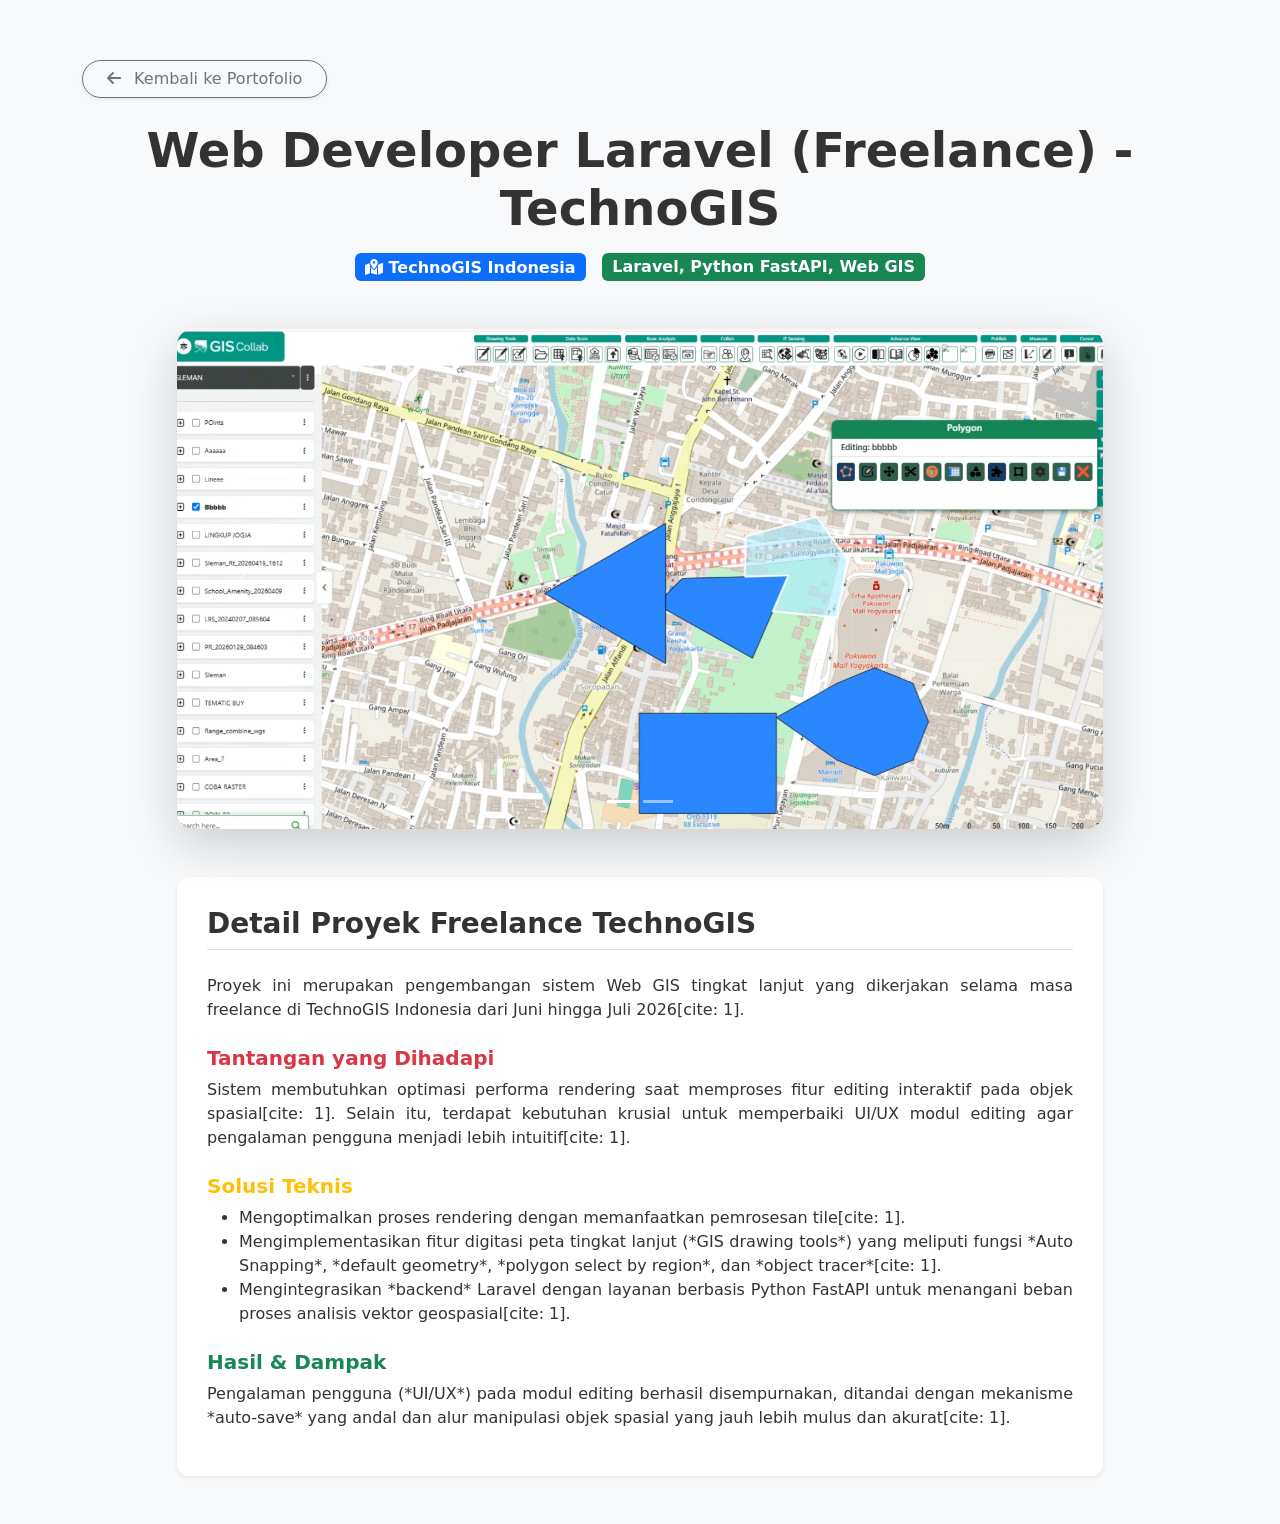
==== detail.project/freelance_itsensing.html @ d479b3bd "PUSH BANYAK PERBAIKAN" ====
<!DOCTYPE html>
<html lang="id">
<head>
    <meta charset="UTF-8">
    <meta name="viewport" content="width=device-width, initial-scale=1.0">
    <link href="https://cdn.jsdelivr.net/npm/bootstrap@5.3.3/dist/css/bootstrap.min.css" rel="stylesheet">
    <link rel="stylesheet" href="https://cdnjs.cloudflare.com/ajax/libs/font-awesome/6.5.2/css/all.min.css">
    <link rel="stylesheet" href="../style.css"> 
    <title>Detail Proyek - Web Developer TechnoGIS</title>
    <link rel="icon" type="image/png" href="../img/fotoku.png">
    <style>
        .carousel-img { height: 500px; object-fit: cover; cursor: zoom-in; border-radius: 12px; }
        .content-box { background-color: var(--card-bg); color: var(--text-color); border-radius: 12px; padding: 30px; }
        @media (max-width: 768px) { .carousel-img { height: 250px; } .content-box { padding: 20px; } }
    </style>
</head>
<body class="bg-custom-light">

    <div class="container mt-1 mb-4">
        <a href="../index.html#projects" class="btn btn-outline-secondary shadow-sm rounded-pill px-4">
            <i class="fa-solid fa-arrow-left me-2"></i> Kembali ke Portofolio
        </a>
    </div>

    <div class="container text-center mb-5">
        <h1 class="fw-bold display-5 mb-3">Web Developer Laravel (Freelance) - TechnoGIS</h1>
        <div class="d-flex justify-content-center gap-3 flex-wrap">
            <span class="badge bg-primary fs-6"><i class="fa-solid fa-map-location-dot"></i> TechnoGIS Indonesia</span>
            <span class="badge bg-success fs-6">Laravel, Python FastAPI, Web GIS</span>
        </div>
    </div>

    <div class="container mb-5">
        <div class="row justify-content-center">
            <div class="col-lg-10">
                <div id="projectCarousel" class="carousel slide shadow-lg rounded-4 overflow-hidden" data-bs-ride="carousel">
                    <div class="carousel-indicators">
                        <button type="button" data-bs-target="#projectCarousel" data-bs-slide-to="0" class="active"></button>
                        <button type="button" data-bs-target="#projectCarousel" data-bs-slide-to="1"></button>
                    </div>
                    <div class="carousel-inner">
                        <!-- Gambar menyusul, siapkan placeholder -->
                        <div class="carousel-item active">
                            <img src="../img/giscolab.png" class="d-block w-100 carousel-img zoomable" alt="Tampilan Sistem TechnoGIS 1">
                        </div>
                        <!-- <div class="carousel-item">
                            <img src="../img/proyek_terbaru_2.png" class="d-block w-100 carousel-img zoomable" alt="Tampilan Sistem TechnoGIS 2">
                        </div> -->
                    </div>
                    <button class="carousel-control-prev" type="button" data-bs-target="#projectCarousel" data-bs-slide="prev">
                        <span class="carousel-control-prev-icon"></span>
                    </button>
                    <button class="carousel-control-next" type="button" data-bs-target="#projectCarousel" data-bs-slide="next">
                        <span class="carousel-control-next-icon"></span>
                    </button>
                </div>
            </div>
        </div>
    </div>

    <div class="container mb-5">
        <div class="row justify-content-center">
            <div class="col-lg-10">
                <div class="content-box shadow-sm custom-justify">
                    <h3 class="fw-bold border-bottom pb-2 mb-4">Detail Proyek Freelance TechnoGIS</h3>
                    <p>Proyek ini merupakan pengembangan sistem Web GIS tingkat lanjut yang dikerjakan selama masa freelance di TechnoGIS Indonesia dari Juni hingga Juli 2026[cite: 1].</p>
                    
                    <h5 class="fw-bold mt-4 text-danger">Tantangan yang Dihadapi</h5>
                    <p>Sistem membutuhkan optimasi performa rendering saat memproses fitur editing interaktif pada objek spasial[cite: 1]. Selain itu, terdapat kebutuhan krusial untuk memperbaiki UI/UX modul editing agar pengalaman pengguna menjadi lebih intuitif[cite: 1].</p>
                    
                    <h5 class="fw-bold mt-4 text-warning">Solusi Teknis</h5>
                    <ul>
                        <li>Mengoptimalkan proses rendering dengan memanfaatkan pemrosesan tile[cite: 1].</li>
                        <li>Mengimplementasikan fitur digitasi peta tingkat lanjut (*GIS drawing tools*) yang meliputi fungsi *Auto Snapping*, *default geometry*, *polygon select by region*, dan *object tracer*[cite: 1].</li>
                        <li>Mengintegrasikan *backend* Laravel dengan layanan berbasis Python FastAPI untuk menangani beban proses analisis vektor geospasial[cite: 1].</li>
                    </ul>
                    
                    <h5 class="fw-bold mt-4 text-success">Hasil & Dampak</h5>
                    <p>Pengalaman pengguna (*UI/UX*) pada modul editing berhasil disempurnakan, ditandai dengan mekanisme *auto-save* yang andal dan alur manipulasi objek spasial yang jauh lebih mulus dan akurat[cite: 1].</p>
                </div>
            </div>
        </div>
    </div>

    <!-- Modal Lightbox -->
    <div class="modal fade" id="imageModal" tabindex="-1" aria-hidden="true">
        <div class="modal-dialog modal-dialog-centered modal-xl">
            <div class="modal-content bg-transparent border-0">
                <div class="modal-header border-0 pb-0">
                    <button type="button" class="btn-close btn-close-white ms-auto" data-bs-dismiss="modal"></button>
                </div>
                <div class="modal-body text-center pt-0">
                    <img src="" id="modalImage" class="img-fluid rounded shadow-lg">
                </div>
            </div>
        </div>
    </div>

    <script src="https://cdn.jsdelivr.net/npm/bootstrap@5.3.3/dist/js/bootstrap.bundle.min.js"></script>
    <script>
        document.querySelectorAll('.zoomable').forEach(img => {
            img.addEventListener('click', function() {
                if (!window.imageModal) window.imageModal = new bootstrap.Modal(document.getElementById('imageModal'));
                document.getElementById('modalImage').src = this.src;
                window.imageModal.show();
            });
        });
    </script>
</body>
</html>
---- style.css ----
/* Custom CSS untuk Bootstrap Template */

body {
    /* Memberi jarak untuk fixed navbar */
    padding-top: 56px; 
}

#hero {
    background-color: #f8f9fa;
    padding: 2rem 0; /* Jarak atas-bawah dikurangi */
    text-align: center;
}

/* 2. Membuat Judul dan Subjudul Hero Lebih Rapi */
#hero h1 {
    font-size: 4rem; /* Sedikit mengecilkan judul utama */
}
#hero p.lead {
    font-size: 1.8rem; /* Menyesuaikan ukuran subjudul */
    margin-bottom: 2.5rem; /* Menambah jarak ke tombol */
}

.profile-picture {
    width: 180px;  /* Ukuran ideal untuk desktop */
    height: 180px; /* Ukuran ideal untuk desktop */
    border-radius: 50%;
    object-fit: cover;
    border: 6px solid white;
    box-shadow: 0 4px 10px rgba(0,0,0,0.1);
}

section {
    scroll-margin-top: 56px;
	padding: 6rem 0;
}

/* 4. Menyesuaikan Ukuran Judul Section */
h2.text-center.mb-5 {
    font-size: 3.2rem; /* Sedikit mengecilkan judul section */
    font-weight: 700;
}

/* 5. Merapikan Card pada Bagian Keterampilan */
#skills .card {
    border: none; /* Menghilangkan border agar lebih bersih */
}
#skills .card-title {
    font-size: 1.8rem; /* Menyamakan ukuran judul card */
}

/* 6. Merapikan Card pada Bagian Portofolio */
#projects .card {
    border: none;
}
#projects .card-title {
    font-size: 1.8rem;
}

/* --- MENYERAGAMKAN UKURAN & EFEK ZOOM GAMBAR PROYEK --- */
#projects .card-img-top {
    height: 350px; 
    width: 100%;
    object-fit: cover; 
    object-position: center; 
    cursor: zoom-in; /* Mengubah kursor menjadi kaca pembesar */
    transition: opacity 0.3s ease; /* Transisi halus saat di-hover */
}

#projects .card-img-top:hover {
    opacity: 0.8; /* Gambar sedikit meredup/transparan saat disorot mouse */
}

/* Memperbaiki ukuran foto di bagian 'Tentang Saya' */
#about .col-md-4 img.img-fluid {
    max-width: 230px; /* Atur lebar maksimal foto */
    width: 100%; /* Pastikan tetap responsif */
    margin: 0 auto; /* Posisikan di tengah kolom */
}
#about p.text-muted {
    text-align: justify;
}

/* 7. Penyesuaian untuk Tampilan Mobile agar Lebih Rapi */
@media (max-width: 768px) {
    .profile-picture {
        width: 140px;
        height: 140px;
    }
	#hero {
        padding: 5rem 0;
    }
    #hero h1 {
        font-size: 3.2rem;
    }
    section {
        padding: 6rem 0;
    }
	#about .img-fluid {
        max-width: 280px !important;
    }
}

/* Fitur Dropdown On-Hover untuk Desktop */
@media (min-width: 992px) {
    .dropdown:hover .dropdown-menu {
        display: block;
        margin-top: 0; /* Menghilangkan jarak aneh saat muncul */
    }
}

/* -- Style untuk Ikon Keterampilan -- */

.skill-icons {
    font-size: 4rem; /* Ukuran ikon */
    display: flex;
    gap: 2rem; /* Jarak antar ikon */
    justify-content: center; /* Posisi di tengah card */
    margin-bottom: 1rem;
}

/* Warna-warna brand ikon (opsional tapi disarankan) */
.skill-icons .fa-php { color: #777BB4; }
.skill-icons .fa-laravel { color: #FF2D20; }
.skill-icons .fa-vuejs { color: #4FC08D; }
.skill-icons .fa-figma { color: #F24E1E; }
.skill-icons .fa-file-word { color: #2B579A; }
.skill-icons .fa-file-excel { color: #217346; }
.skill-icons .fa-file-powerpoint { color: #D24726; }
.skill-icons .fa-google-drive { color: #4285F4; }
.skill-icons .fa-video { color: #000000; } /* Ikon untuk Capcut */
.skill-icons .fa-palette { color: #FF9A00; } /* Ikon untuk Illustrator */
.skill-icons .fa-pen-ruler { color: #31A8FF; } /* Ikon untuk Photoshop */

/* -- Style Khusus untuk Mencetak Halaman -- */
@media print {

    /* Sembunyikan elemen yang tidak perlu dicetak */
    .navbar, 
    #hero .btn, 
    #contact .no-print, 
    footer {
        display: none !important;
    }

    /* Atur ulang layout dasar untuk kertas */
    body {
        padding-top: 0 !important;
        font-size: 11pt; /* Ukuran font yang ideal untuk cetak */
    }

    /* Pastikan semua latar belakang putih dan teks hitam */
    section, .card, body {
        background-color: #ffffff !important;
        box-shadow: none !important;
        color: #000000 !important;
    }
    
    h1, h2, h3, h4, h5, p, b, li, a {
        color: #000000 !important;
    }
    
    /* Atur ulang padding section agar tidak terlalu boros tempat */
    section {
        padding: 2rem 0 !important;
        scroll-margin-top: 0;
    }

    /* Mengatur agar gambar tidak pecah dan proporsional */
    img {
        max-width: 100% !important;
        page-break-inside: avoid; /* Mencegah gambar terpotong di antara halaman */
    }
    
    /* Mengatur agar card tidak terpotong antar halaman */
    .card {
        border: 1px solid #ddd !important; /* Tambahkan border tipis agar card terlihat */
        page-break-inside: avoid;
    }
    
    /* Menampilkan URL dari link agar bisa diakses dari dokumen cetak */
    a[href^="http"]:after, a[href^="https"]:after {
        content: " (" attr(href) ")";
        font-size: 0.8rem;
        color: #555 !important;
    }
    
    a[href^="https://wa.me"]:after {
        content: ""; /* Jangan tampilkan link untuk WhatsApp */
    }
}

/* --- VARIABLES UNTUK DARK/LIGHT MODE --- */
:root {
    --bg-color: #ffffff;
    --text-color: #333333;
    --bg-light: #f8f9fa;
    --card-bg: #ffffff;
    --nav-bg: rgba(33, 37, 41, 1); /* Dark navbar awal */
}

body.dark-mode {
    --bg-color: #121212;
    --text-color: #e0e0e0;
    --bg-light: #1e1e1e;
    --card-bg: #2d2d2d;
    --nav-bg: rgba(18, 18, 18, 1);
}

body {
    padding-top: 56px; 
    background-color: var(--bg-color);
    color: var(--text-color);
    transition: background-color 0.3s ease, color 0.3s ease;
}

/* Teks Muted pada Dark Mode */
body.dark-mode .text-muted, body.dark-mode .text-secondary {
    color: #a0a0a0 !important;
}

/* Background Custom menyesuaikan Tema */
.bg-custom-light {
    background-color: var(--bg-light);
    transition: background-color 0.3s ease;
}

/* --- GLASSMORPHISM NAVBAR --- */
.navbar {
    transition: background-color 0.4s ease, backdrop-filter 0.4s ease, box-shadow 0.4s ease;
    background-color: var(--nav-bg) !important;
}

.navbar.scrolled {
    background-color: rgba(33, 37, 41, 0.75) !important;
    backdrop-filter: blur(10px); /* Efek Kaca Buram */
    -webkit-backdrop-filter: blur(10px);
    box-shadow: 0 4px 15px rgba(0,0,0,0.1);
}

body.dark-mode .navbar.scrolled {
    background-color: rgba(18, 18, 18, 0.8) !important;
}

#hero {
    background-color: var(--bg-light);
    padding: 2rem 0;
    text-align: center;
    transition: background-color 0.3s ease;
}

#hero h1 { font-size: 3.5rem; }
#hero p.lead { font-size: 1.5rem; margin-bottom: 2rem; }

/* Efek Mengetik */
.typing-container {
    min-height: 35px; /* Mencegah layout melompat */
}
.cursor {
    display: inline-block;
    width: 3px;
    background-color: var(--text-color);
    animation: blink 0.7s infinite;
}
@keyframes blink {
    0%, 100% { opacity: 1; }
    50% { opacity: 0; }
}

.profile-picture {
    width: 200px; 
    height: 200px;
    border-radius: 50%;
    object-fit: cover;
    border: 6px solid #0d6efd; /* Diubah agar lebih menonjol */
    box-shadow: 0 8px 20px rgba(0,0,0,0.15);
    transition: transform 0.4s ease;
}
.profile-picture:hover {
    transform: scale(1.05); /* Zoom in saat dihover */
}

section {
    scroll-margin-top: 70px;
    padding: 6rem 0;
}

/* --- EFEK HOVER PADA KARTU (MICRO-INTERACTION) --- */
.card {
    background-color: var(--card-bg);
    color: var(--text-color);
    border: none;
    border-radius: 12px;
    transition: transform 0.3s ease, box-shadow 0.3s ease, background-color 0.3s ease;
    overflow: hidden;
}
.hover-card:hover {
    transform: translateY(-10px);
    box-shadow: 0 15px 30px rgba(0,0,0,0.15) !important;
}
body.dark-mode .hover-card:hover {
    box-shadow: 0 15px 30px rgba(0,0,0,0.5) !important;
}

/* Penyesuaian Ikon */
.skill-icons {
    font-size: 3.5rem;
    display: flex;
    gap: 1.5rem;
    justify-content: center;
    margin-bottom: 1rem;
}
.skill-icons i {
    transition: transform 0.3s cubic-bezier(0.175, 0.885, 0.32, 1.275);
}
.skill-icons i:hover {
    transform: translateY(-10px) scale(1.1); /* Efek melompat saat dihover */
}

.skill-icons .fa-php { color: #777BB4; }
.skill-icons .fa-laravel { color: #FF2D20; }
.skill-icons .fa-vuejs { color: #4FC08D; }
.skill-icons .fa-figma { color: #F24E1E; }
/* ... (Warna ikon lainnya tetap sama) ... */

.custom-justify { text-align: justify; }

/* Fitur Dropdown On-Hover untuk Desktop */
@media (min-width: 992px) {
    .dropdown:hover .dropdown-menu {
        display: block;
        margin-top: 0; 
        animation: fadeIn 0.3s ease;
    }
}
@keyframes fadeIn {
    from { opacity: 0; transform: translateY(10px); }
    to { opacity: 1; transform: translateY(0); }
}

/* -- Print Styles (Tetap sama seperti milik Anda sebelumnya) -- */

/* --- CUSTOM KOTAK STUDI KASUS (PROJECT DETAILS) --- */
.project-details {
    font-size: 0.95rem;
    background-color: var(--bg-color); /* Menyesuaikan tema */
    padding: 15px;
    border-radius: 8px;
    border-left: 4px solid #0d6efd;
    box-shadow: inset 0 0 5px rgba(0,0,0,0.05);
}

body.dark-mode .project-details {
    background-color: rgba(0, 0, 0, 0.2);
    border-left: 4px solid #3b82f6;
    color: #e0e0e0;
}

.project-details p {
    line-height: 1.5;
}

/* Memperbaiki tombol Download CV saat Dark Mode */
body.dark-mode .dark-btn-fix {
    background-color: transparent !important;
    color: #3b82f6 !important;
    border-color: #3b82f6 !important;
}
body.dark-mode .dark-btn-fix:hover {
    background-color: #3b82f6 !important;
    color: #ffffff !important;
}

/* --- CUSTOM GHOST TRAIL CURSOR --- */

.cursor-ghost {
    position: fixed;
    width: 35px;
    height: 35px;
    background-color: rgba(13, 110, 253, 0.3); /* Warna biru muda transparan */
    border-radius: 50%;
    pointer-events: none; /* Agar tidak memblokir klik */
    transform: translate(-50%, -50%);
    z-index: 9998;
    filter: blur(8px); /* Efek asap/blur */
    /* Animasi memudar dan mengecil selama 0.5 detik */
    animation: fadeTrail 0.5s linear forwards; 
    will-change: transform, opacity;
}

/* Warna jejak asap menyesuaikan Dark Mode */
body.dark-mode .cursor-ghost {
    background-color: rgba(59, 130, 246, 0.4); /* Biru neon terang */
}

/* Kunci Animasi: Dari nyata menjadi hilang dan mengecil */
@keyframes fadeTrail {
    0% { 
        opacity: 1; 
        transform: translate(-50%, -50%) scale(1); 
    }
    100% { 
        opacity: 0; 
        transform: translate(-50%, -50%) scale(0.2); 
    }
}

/* Nonaktifkan efek di HP agar performa tetap lancar */
@media (max-width: 768px) {
    .cursor-ghost {
        display: none !important;
    }
}

/* --- ANIMASI ROKET MENUKIK (ANTI-BUNGLON) --- */

/* 1. Pengaturan Warna Roket Terbang untuk Light Mode (Biru) */
:root {
    --rocket-color: #0d6efd; 
    --rocket-glow: drop-shadow(0 5px 15px rgba(13, 110, 253, 0.4));
}

/* 2. Pengaturan Warna Roket Terbang untuk Dark Mode (Biru Neon) */
body.dark-mode {
    --rocket-color: #60a5fa; 
    --rocket-glow: drop-shadow(0 5px 15px rgba(96, 165, 250, 0.8));
}

.rocket-simple-dive {
    display: inline-block;
    position: relative; 
    z-index: 9999; 
    animation: rocketSimpleAnim 1.2s ease-in forwards;
}

@keyframes rocketSimpleAnim {
    0% { 
        transform: translateY(0) rotate(0deg); 
        opacity: 1; 
        color: #ffffff; /* Tahan warna putih selama masih di dalam tombol */
        filter: none;
    }
    20% { 
        transform: translateY(-40px) rotate(-15deg) scale(1.1); 
        color: var(--rocket-color); /* Roket "menyala" menyesuaikan tema */
        filter: var(--rocket-glow); /* Mengeluarkan cahaya/bayangan mesin */
    } 
    40% { 
        transform: translateY(-40px) rotate(140deg) scale(1.1); 
        color: var(--rocket-color); 
        filter: var(--rocket-glow);
    } 
    100% { 
        transform: translateY(100vh) rotate(140deg) scale(1.5); 
        opacity: 0; 
        color: var(--rocket-color); 
        filter: var(--rocket-glow);
    } 
}

/* --- EFEK & UKURAN SERTIFIKAT --- */
.cert-img {
    height: 220px; /* Memaksa semua gambar memiliki tinggi yang seragam */
    width: 100%;
    object-fit: cover; /* Memotong gambar secara proporsional agar tidak gepeng */
    object-position: top; /* Fokuskan potongan pada bagian atas/judul sertifikat */
    cursor: zoom-in;
    transition: opacity 0.3s ease, transform 0.3s ease;
}

.cert-img:hover {
    opacity: 0.8;
}

/* Penyesuaian tombol close modal agar putih saat dark mode/light mode */
#imageModal .btn-close {
    filter: invert(1) grayscale(100%) brightness(200%);
    opacity: 0.8;
}

#imageModal .btn-close:hover {
    opacity: 1;
}

/* --- STYLE UNTUK LINK JUDUL PROYEK --- */
.project-link {
    color: var(--text-color); /* Akan otomatis menyesuaikan dark/light mode */
    transition: color 0.3s ease;
}

.project-link:hover {
    color: #0d6efd; /* Berubah menjadi biru saat disorot mouse */
}
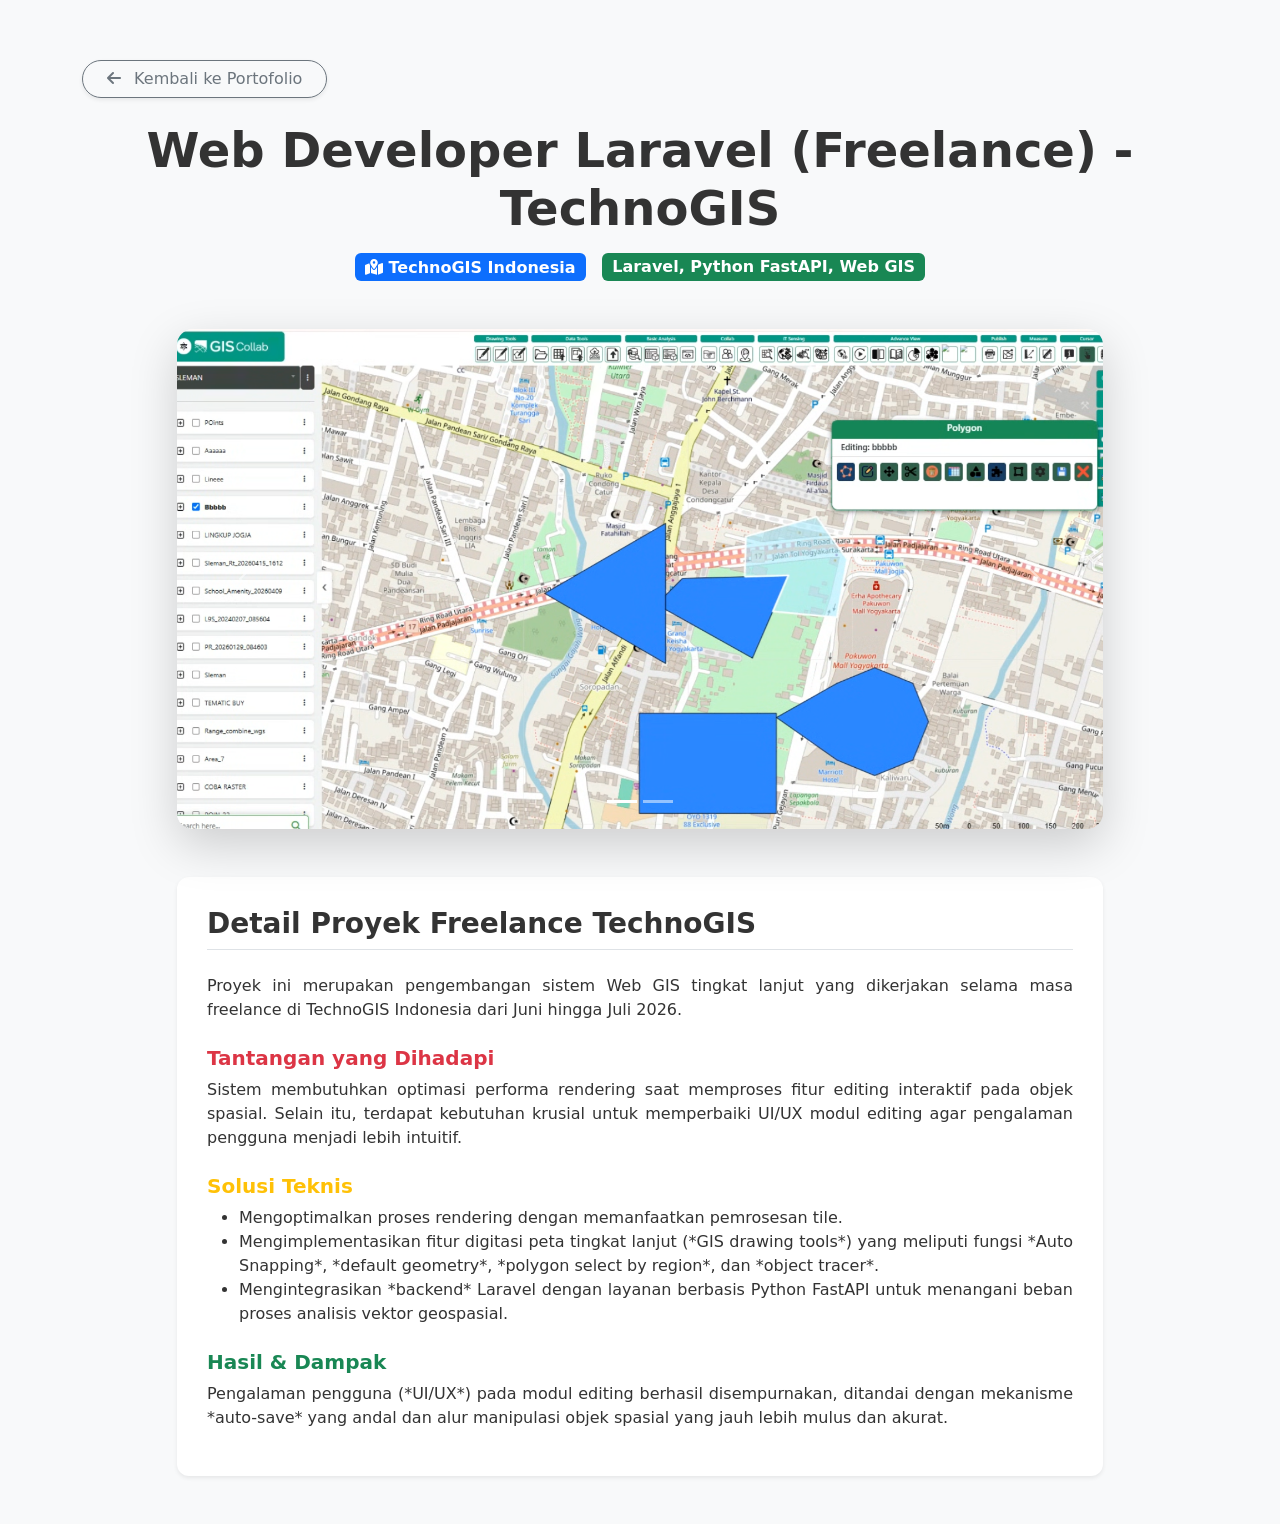
==== commit 5299bbf9: "perbaikan lagi" ====
--- a/detail.project/freelance_itsensing.html
+++ b/detail.project/freelance_itsensing.html
@@ -43,9 +43,9 @@
                         <div class="carousel-item active">
                             <img src="../img/giscolab.png" class="d-block w-100 carousel-img zoomable" alt="Tampilan Sistem TechnoGIS 1">
                         </div>
-                        <!-- <div class="carousel-item">
-                            <img src="../img/proyek_terbaru_2.png" class="d-block w-100 carousel-img zoomable" alt="Tampilan Sistem TechnoGIS 2">
-                        </div> -->
+                        <div class="carousel-item">
+                            <img src="../img/snapping.png" class="d-block w-100 carousel-img zoomable" alt="Tampilan Sistem TechnoGIS 2">
+                        </div>
                     </div>
                     <button class="carousel-control-prev" type="button" data-bs-target="#projectCarousel" data-bs-slide="prev">
                         <span class="carousel-control-prev-icon"></span>
@@ -63,20 +63,20 @@
             <div class="col-lg-10">
                 <div class="content-box shadow-sm custom-justify">
                     <h3 class="fw-bold border-bottom pb-2 mb-4">Detail Proyek Freelance TechnoGIS</h3>
-                    <p>Proyek ini merupakan pengembangan sistem Web GIS tingkat lanjut yang dikerjakan selama masa freelance di TechnoGIS Indonesia dari Juni hingga Juli 2026[cite: 1].</p>
+                    <p>Proyek ini merupakan pengembangan sistem Web GIS tingkat lanjut yang dikerjakan selama masa freelance di TechnoGIS Indonesia dari Juni hingga Juli 2026.</p>
                     
                     <h5 class="fw-bold mt-4 text-danger">Tantangan yang Dihadapi</h5>
-                    <p>Sistem membutuhkan optimasi performa rendering saat memproses fitur editing interaktif pada objek spasial[cite: 1]. Selain itu, terdapat kebutuhan krusial untuk memperbaiki UI/UX modul editing agar pengalaman pengguna menjadi lebih intuitif[cite: 1].</p>
+                    <p>Sistem membutuhkan optimasi performa rendering saat memproses fitur editing interaktif pada objek spasial. Selain itu, terdapat kebutuhan krusial untuk memperbaiki UI/UX modul editing agar pengalaman pengguna menjadi lebih intuitif.</p>
                     
                     <h5 class="fw-bold mt-4 text-warning">Solusi Teknis</h5>
                     <ul>
-                        <li>Mengoptimalkan proses rendering dengan memanfaatkan pemrosesan tile[cite: 1].</li>
-                        <li>Mengimplementasikan fitur digitasi peta tingkat lanjut (*GIS drawing tools*) yang meliputi fungsi *Auto Snapping*, *default geometry*, *polygon select by region*, dan *object tracer*[cite: 1].</li>
-                        <li>Mengintegrasikan *backend* Laravel dengan layanan berbasis Python FastAPI untuk menangani beban proses analisis vektor geospasial[cite: 1].</li>
+                        <li>Mengoptimalkan proses rendering dengan memanfaatkan pemrosesan tile.</li>
+                        <li>Mengimplementasikan fitur digitasi peta tingkat lanjut (*GIS drawing tools*) yang meliputi fungsi *Auto Snapping*, *default geometry*, *polygon select by region*, dan *object tracer*.</li>
+                        <li>Mengintegrasikan *backend* Laravel dengan layanan berbasis Python FastAPI untuk menangani beban proses analisis vektor geospasial.</li>
                     </ul>
                     
                     <h5 class="fw-bold mt-4 text-success">Hasil & Dampak</h5>
-                    <p>Pengalaman pengguna (*UI/UX*) pada modul editing berhasil disempurnakan, ditandai dengan mekanisme *auto-save* yang andal dan alur manipulasi objek spasial yang jauh lebih mulus dan akurat[cite: 1].</p>
+                    <p>Pengalaman pengguna (*UI/UX*) pada modul editing berhasil disempurnakan, ditandai dengan mekanisme *auto-save* yang andal dan alur manipulasi objek spasial yang jauh lebih mulus dan akurat.</p>
                 </div>
             </div>
         </div>
